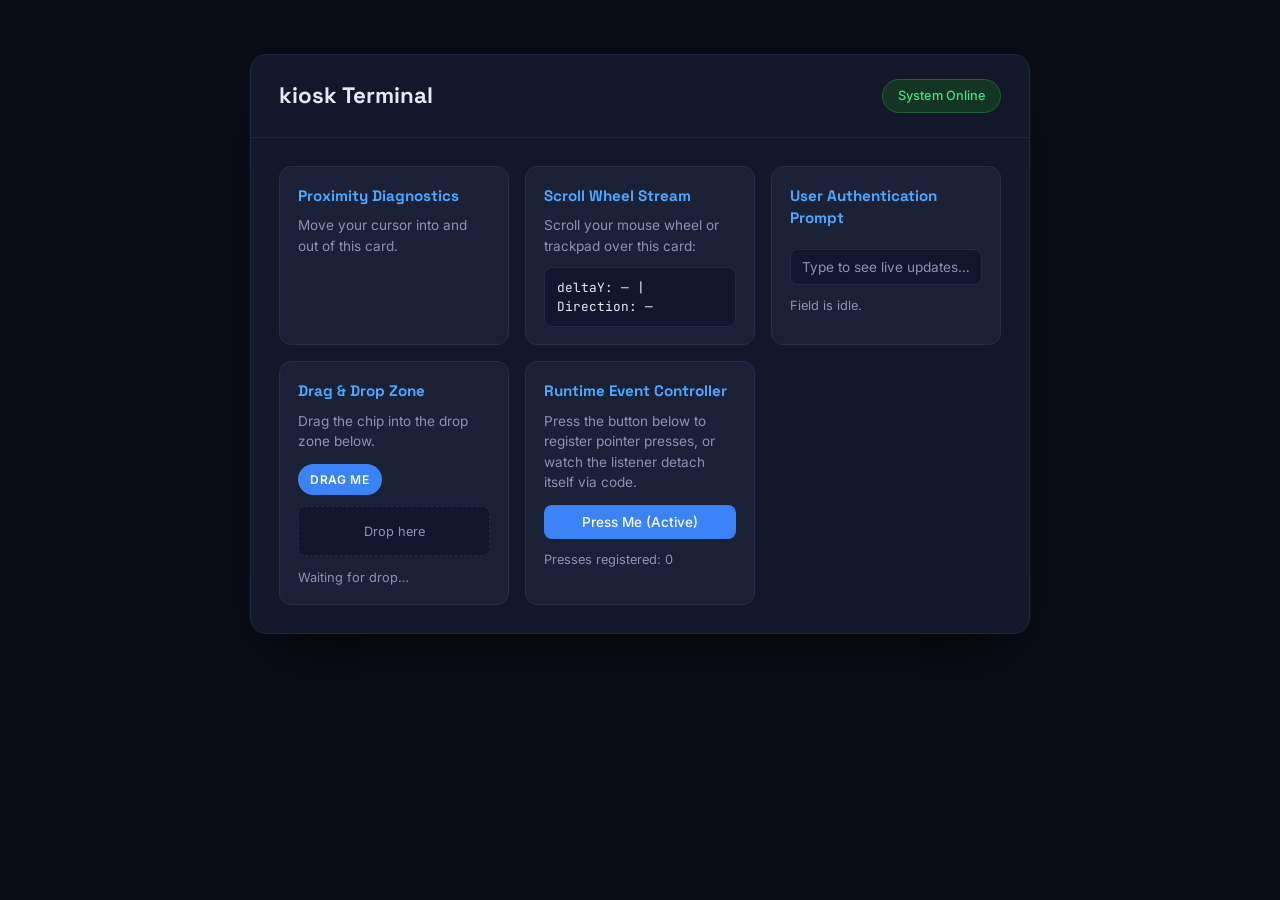
==== index.html @ 69ff2478 "Consolidate kiosk app into single index.html" ====
<!DOCTYPE html>
<html lang="en">
<head>
  <meta charset="UTF-8">
  <meta name="viewport" content="width=device-width, initial-scale=1.0">
  <title>kiosk Terminal</title>
  <link rel="preconnect" href="https://fonts.googleapis.com">
  <link rel="preconnect" href="https://fonts.gstatic.com" crossorigin>
  <link href="https://fonts.googleapis.com/css2?family=Space+Grotesk:wght@500;700&family=Inter:wght@400;500;600&family=JetBrains+Mono:wght@400;500&display=swap" rel="stylesheet">
  <style>
/* ---------------------------------------------------------
   OmniKiosk Terminal — tokens
--------------------------------------------------------- */
:root {
  --bg: #0A0D16;
  --panel-bg: #121729;
  --panel-border: #1E2540;
  --card-bg: #1A2036;
  --card-border: #262E4A;
  --card-border-active: #3B82F6;

  --accent: #4EA8FF;
  --accent-strong: #3B82F6;
  --accent-strong-hover: #2F6FDE;

  --text-primary: #E5E9F5;
  --text-muted: #8A93B3;

  --mono-bg: #10162B;
  --mono-border: #232B48;

  --green-bg: #123524;
  --green-border: #235C3C;
  --green-text: #4ADE80;

  --font-display: "Space Grotesk", sans-serif;
  --font-body: "Inter", sans-serif;
  --font-mono: "JetBrains Mono", monospace;

  --radius: 12px;
}

* { box-sizing: border-box; }

@media (prefers-reduced-motion: reduce) {
  *, *::before, *::after {
    animation-duration: 0.001ms !important;
    transition-duration: 0.001ms !important;
  }
}

body {
  margin: 0;
  min-height: 100vh;
  background: var(--bg);
  color: var(--text-primary);
  font-family: var(--font-body);
  line-height: 1.5;
  display: flex;
  align-items: flex-start;
  justify-content: center;
  padding: clamp(1.5rem, 6vh, 5rem) 1.25rem;
}

.visually-hidden {
  position: absolute;
  width: 1px; height: 1px;
  overflow: hidden;
  clip: rect(0 0 0 0);
  white-space: nowrap;
}

button:focus-visible,
input:focus-visible,
[tabindex]:focus-visible {
  outline: 2px solid var(--accent);
  outline-offset: 2px;
}

/* ---------------------------------------------------------
   Terminal panel
--------------------------------------------------------- */
.terminal {
  width: 100%;
  max-width: 780px;
  background: var(--panel-bg);
  border: 1px solid var(--panel-border);
  border-radius: 16px;
  box-shadow: 0 30px 60px -20px rgba(0, 0, 0, 0.6);
  overflow: hidden;
}

.terminal-header {
  display: flex;
  align-items: center;
  justify-content: space-between;
  gap: 1rem;
  padding: 1.5rem 1.75rem;
  border-bottom: 1px solid var(--panel-border);
}

.terminal-header h1 {
  font-family: var(--font-display);
  font-weight: 700;
  font-size: 1.4rem;
  margin: 0;
  color: var(--text-primary);
}

.status-badge {
  flex-shrink: 0;
  font-family: var(--font-body);
  font-size: 0.8rem;
  font-weight: 500;
  padding: 0.4rem 0.9rem;
  border-radius: 999px;
  background: var(--green-bg);
  border: 1px solid var(--green-border);
  color: var(--green-text);
}

/* ---------------------------------------------------------
   Card grid
--------------------------------------------------------- */
.terminal-grid {
  display: grid;
  grid-template-columns: repeat(3, 1fr);
  gap: 1rem;
  padding: 1.75rem;
}

@media (max-width: 720px) {
  .terminal-grid {
    grid-template-columns: 1fr;
  }
}

.term-card {
  background: var(--card-bg);
  border: 1px solid var(--card-border);
  border-radius: var(--radius);
  padding: 1.1rem;
  transition: border-color 0.15s ease;
}

/* Hook for JS to add on mouseenter / remove on mouseleave —
   not a plain CSS :hover, since it's driven by an actual
   addEventListener pair. */
.term-card.is-active {
  border-color: var(--card-border-active);
}

.term-card h2 {
  font-family: var(--font-display);
  font-weight: 700;
  font-size: 0.95rem;
  color: var(--accent);
  margin: 0 0 0.5rem;
}

.term-card p {
  margin: 0;
  font-size: 0.85rem;
  color: var(--text-muted);
}

.term-status {
  margin-top: 0.7rem !important;
  font-size: 0.8rem !important;
  color: var(--text-muted);
}

/* ---------------------------------------------------------
   Keyboard / scroll output box
--------------------------------------------------------- */
.term-output {
  margin: 0.7rem 0 0;
  padding: 0.6rem 0.75rem;
  background: var(--mono-bg);
  border: 1px solid var(--mono-border);
  border-radius: 8px;
  font-family: var(--font-mono);
  font-size: 0.8rem;
  color: var(--text-primary);
  white-space: pre-wrap;
  word-break: break-word;
}

/* ---------------------------------------------------------
   Auth input
--------------------------------------------------------- */
.term-input {
  width: 100%;
  margin-top: 0.7rem;
  padding: 0.55rem 0.7rem;
  background: var(--mono-bg);
  border: 1px solid var(--mono-border);
  border-radius: 8px;
  color: var(--text-primary);
  font-family: var(--font-body);
  font-size: 0.85rem;
}

.term-input::placeholder {
  color: var(--text-muted);
}

/* ---------------------------------------------------------
   Drag & drop
--------------------------------------------------------- */
.drag-chip {
  display: inline-block;
  margin-top: 0.8rem;
  padding: 0.4rem 0.8rem;
  background: var(--accent-strong);
  border-radius: 999px;
  color: #fff;
  font-family: var(--font-body);
  font-size: 0.75rem;
  font-weight: 600;
  letter-spacing: 0.03em;
  cursor: grab;
  user-select: none;
}

.drag-chip:active {
  cursor: grabbing;
}

.drop-zone {
  margin-top: 0.7rem;
  padding: 0.9rem 0.7rem;
  border: 1px dashed var(--mono-border);
  border-radius: 8px;
  background: var(--mono-bg);
  color: var(--text-muted);
  font-size: 0.8rem;
  text-align: center;
  transition: border-color 0.15s ease, background 0.15s ease, color 0.15s ease;
}

.drop-zone.is-dragover {
  border-color: var(--accent);
  color: var(--accent);
}

.drop-zone.is-dropped {
  border-style: solid;
  border-color: var(--green-border);
  background: var(--green-bg);
  color: var(--green-text);
}

/* ---------------------------------------------------------
   Runtime button
--------------------------------------------------------- */
.term-button {
  margin-top: 0.8rem;
  width: 100%;
  padding: 0.55rem 0.9rem;
  background: var(--accent-strong);
  border: none;
  border-radius: 8px;
  color: #fff;
  font-family: var(--font-body);
  font-size: 0.85rem;
  font-weight: 500;
  cursor: pointer;
  transition: background 0.15s ease;
}

.term-button:hover {
  background: var(--accent-strong-hover);
}

/* State the JS applies once the listener is permanently
   removed via removeEventListener. */
.term-button.is-disabled {
  background: #2A2F45;
  color: var(--text-muted);
  cursor: not-allowed;
}
  </style>
</head>
<body>

  <main class="terminal">
    <header class="terminal-header">
      <h1>kiosk Terminal</h1>
      <span class="status-badge" id="system-status">System Online</span>
    </header>

    <div class="terminal-grid">

      <!-- mouseenter / mouseleave target -->
      <article class="term-card" id="card-hover">
        <h2>Proximity Diagnostics</h2>
        <p>Move your cursor into and out of this card.</p>
      </article>

      <!-- wheel target -->
      <article class="term-card" id="card-scroll">
        <h2>Scroll Wheel Stream</h2>
        <p>Scroll your mouse wheel or trackpad over this card:</p>
        <pre class="term-output" id="scroll-output">deltaY: — | Direction: —</pre>
      </article>

      <!-- input / change target -->
      <article class="term-card" id="card-auth">
        <h2>User Authentication Prompt</h2>
        <label for="auth-input" class="visually-hidden">Authentication field</label>
        <input type="text" id="auth-input" class="term-input" placeholder="Type to see live updates…">
        <p class="term-status" id="auth-status">Field is idle.</p>
      </article>

      <!-- dragstart / drop target -->
      <article class="term-card" id="card-dragdrop">
        <h2>Drag &amp; Drop Zone</h2>
        <p>Drag the chip into the drop zone below.</p>
        <div class="drag-chip" id="drag-chip" draggable="true">DRAG ME</div>
        <div class="drop-zone" id="drop-zone">Drop here</div>
        <p class="term-status" id="dragdrop-status">Waiting for drop…</p>
      </article>

      <!-- pointerdown target + removeEventListener demo -->
      <article class="term-card" id="card-runtime">
        <h2>Runtime Event Controller</h2>
        <p>Press the button below to register pointer presses, or watch the listener detach itself via code.</p>
        <button type="button" id="runtime-btn" class="term-button">Press Me (Active)</button>
        <p class="term-status" id="runtime-status">Presses registered: 0</p>
      </article>

    </div>
  </main>

  <script>
/* ---------------------------------------------------------
   OmniKiosk Terminal — behavior
--------------------------------------------------------- */

document.addEventListener('DOMContentLoaded', () => {

  /* -------------------------------------------------------
     Proximity Diagnostics — mouseenter / mouseleave
     Unlike mouseover/mouseout, these don't bubble from child
     elements, so the card only reacts to the cursor crossing
     its own boundary.
  ------------------------------------------------------- */
  const hoverCard = document.getElementById('card-hover');

  hoverCard.addEventListener('mouseenter', () => {
    hoverCard.classList.add('is-active');
  });

  hoverCard.addEventListener('mouseleave', () => {
    hoverCard.classList.remove('is-active');
  });

  /* -------------------------------------------------------
     Scroll Wheel Stream — wheel
     Reports scroll delta and direction while the pointer is
     over the card.
  ------------------------------------------------------- */
  const scrollCard = document.getElementById('card-scroll');
  const scrollOutput = document.getElementById('scroll-output');

  scrollCard.addEventListener('wheel', (e) => {
    e.preventDefault();
    const direction = e.deltaY > 0 ? 'down' : 'up';
    scrollOutput.textContent = `deltaY: ${e.deltaY.toFixed(0)} | Direction: ${direction}`;
  }, { passive: false });

  /* -------------------------------------------------------
     User Authentication Prompt — input / change
     "input" fires on every keystroke for live feedback;
     "change" fires once the field is committed (loses focus
     with a new value).
  ------------------------------------------------------- */
  const authInput = document.getElementById('auth-input');
  const authStatus = document.getElementById('auth-status');

  authInput.addEventListener('input', () => {
    authStatus.textContent = authInput.value
      ? `Typing… ${authInput.value.length} character(s) entered.`
      : 'Field is idle.';
  });

  authInput.addEventListener('change', () => {
    authStatus.textContent = authInput.value.trim()
      ? `Value committed: "${authInput.value.trim()}"`
      : 'Field is idle.';
  });

  /* -------------------------------------------------------
     Drag & Drop Zone — dragstart / dragover / drop
     The chip is draggable; dropping it on the zone triggers
     the custom action.
  ------------------------------------------------------- */
  const dragChip = document.getElementById('drag-chip');
  const dropZone = document.getElementById('drop-zone');
  const dragDropStatus = document.getElementById('dragdrop-status');

  dragChip.addEventListener('dragstart', (e) => {
    e.dataTransfer.setData('text/plain', 'chip');
    e.dataTransfer.effectAllowed = 'move';
  });

  dropZone.addEventListener('dragover', (e) => {
    e.preventDefault(); // required to allow a drop
    dropZone.classList.add('is-dragover');
  });

  dropZone.addEventListener('dragleave', () => {
    dropZone.classList.remove('is-dragover');
  });

  dropZone.addEventListener('drop', (e) => {
    e.preventDefault();
    dropZone.classList.remove('is-dragover');
    dropZone.classList.add('is-dropped');
    dropZone.textContent = 'Chip received!';
    dragDropStatus.textContent = 'Custom action triggered — drop event handled.';
  });

  /* -------------------------------------------------------
     Runtime Event Controller — pointerdown + removeEventListener
     Counts pointer presses, then permanently detaches the
     listener after a threshold to demonstrate
     removeEventListener.
  ------------------------------------------------------- */
  const runtimeBtn = document.getElementById('runtime-btn');
  const runtimeStatus = document.getElementById('runtime-status');
  const MAX_PRESSES = 5;
  let pressCount = 0;

  function handlePointerDown() {
    pressCount += 1;
    runtimeStatus.textContent = `Presses registered: ${pressCount}`;

    if (pressCount >= MAX_PRESSES) {
      runtimeBtn.removeEventListener('pointerdown', handlePointerDown);
      runtimeBtn.classList.add('is-disabled');
      runtimeBtn.textContent = 'Listener Removed';
      runtimeStatus.textContent = `Presses registered: ${pressCount} — listener detached via removeEventListener().`;
    }
  }

  runtimeBtn.addEventListener('pointerdown', handlePointerDown);

});
  </script>
</body>
</html>
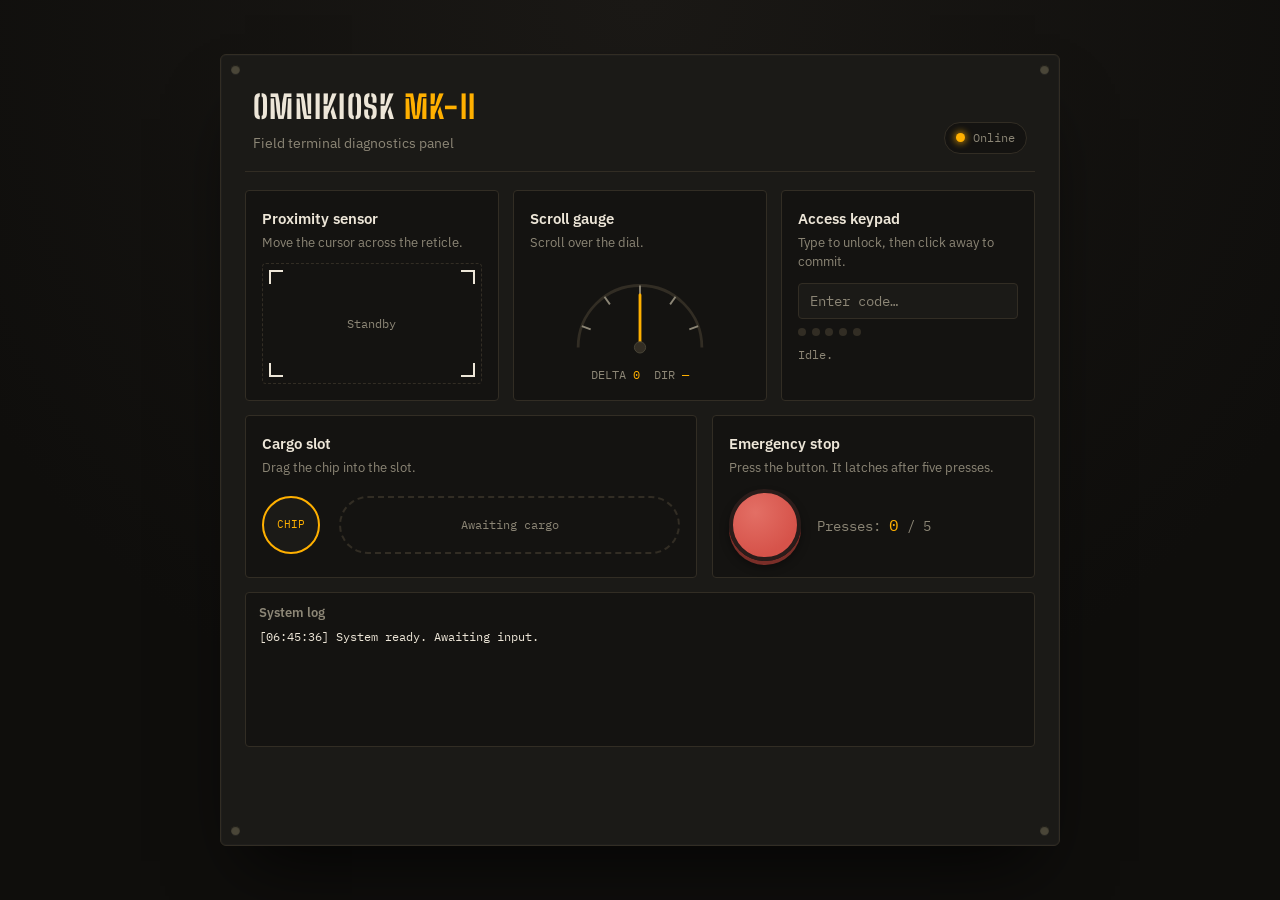
==== commit 182f691b: "Redesign kiosk terminal as OmniKiosk MK-II field console Replace the dark blue terminal theme with a" ====
--- a/index.html
+++ b/index.html
@@ -3,41 +3,35 @@
 <head>
   <meta charset="UTF-8">
   <meta name="viewport" content="width=device-width, initial-scale=1.0">
-  <title>kiosk Terminal</title>
+  <title>OmniKiosk MK-II — Field Terminal</title>
   <link rel="preconnect" href="https://fonts.googleapis.com">
   <link rel="preconnect" href="https://fonts.gstatic.com" crossorigin>
-  <link href="https://fonts.googleapis.com/css2?family=Space+Grotesk:wght@500;700&family=Inter:wght@400;500;600&family=JetBrains+Mono:wght@400;500&display=swap" rel="stylesheet">
+  <link href="https://fonts.googleapis.com/css2?family=Big+Shoulders+Stencil:wght@600;700&family=IBM+Plex+Sans:wght@400;500;600&family=IBM+Plex+Mono:wght@400;500&display=swap" rel="stylesheet">
   <style>
 /* ---------------------------------------------------------
-   OmniKiosk Terminal — tokens
+   OmniKiosk MK-II — control-panel token system
 --------------------------------------------------------- */
 :root {
-  --bg: #0A0D16;
-  --panel-bg: #121729;
-  --panel-border: #1E2540;
-  --card-bg: #1A2036;
-  --card-border: #262E4A;
-  --card-border-active: #3B82F6;
-
-  --accent: #4EA8FF;
-  --accent-strong: #3B82F6;
-  --accent-strong-hover: #2F6FDE;
-
-  --text-primary: #E5E9F5;
-  --text-muted: #8A93B3;
-
-  --mono-bg: #10162B;
-  --mono-border: #232B48;
-
-  --green-bg: #123524;
-  --green-border: #235C3C;
-  --green-text: #4ADE80;
-
-  --font-display: "Space Grotesk", sans-serif;
-  --font-body: "Inter", sans-serif;
-  --font-mono: "JetBrains Mono", monospace;
-
-  --radius: 12px;
+  --bg-outer: #0F0E0C;
+
+  --panel: #1B1A17;
+  --panel-recess: #141311;
+  --frame-edge: #322D24;
+  --rivet: #4A4638;
+
+  --text-primary: #EDE6D8;
+  --text-muted: #8C8676;
+
+  --amber: #FFB000;
+  --amber-dim: #6B4A00;
+  --teal: #3DDC97;
+  --teal-dim: #1F5D42;
+  --red: #D6534A;
+  --red-dim: #5A2622;
+
+  --font-display: "Big Shoulders Stencil", sans-serif;
+  --font-body: "IBM Plex Sans", sans-serif;
+  --font-mono: "IBM Plex Mono", monospace;
 }
 
 * { box-sizing: border-box; }
@@ -52,14 +46,14 @@
 body {
   margin: 0;
   min-height: 100vh;
-  background: var(--bg);
+  background: var(--bg-outer);
+  background-image: radial-gradient(circle at 50% 0%, #1a1815 0%, #0F0E0C 70%);
   color: var(--text-primary);
   font-family: var(--font-body);
   line-height: 1.5;
   display: flex;
-  align-items: flex-start;
   justify-content: center;
-  padding: clamp(1.5rem, 6vh, 5rem) 1.25rem;
+  padding: clamp(1.5rem, 6vh, 4.5rem) 1.25rem;
 }
 
 .visually-hidden {
@@ -73,375 +67,646 @@
 button:focus-visible,
 input:focus-visible,
 [tabindex]:focus-visible {
-  outline: 2px solid var(--accent);
+  outline: 2px solid var(--amber);
   outline-offset: 2px;
 }
 
 /* ---------------------------------------------------------
-   Terminal panel
---------------------------------------------------------- */
-.terminal {
+   Outer console frame
+--------------------------------------------------------- */
+.console {
+  position: relative;
   width: 100%;
-  max-width: 780px;
-  background: var(--panel-bg);
-  border: 1px solid var(--panel-border);
-  border-radius: 16px;
-  box-shadow: 0 30px 60px -20px rgba(0, 0, 0, 0.6);
-  overflow: hidden;
-}
-
-.terminal-header {
-  display: flex;
-  align-items: center;
+  max-width: 840px;
+  background: var(--panel);
+  border: 1px solid var(--frame-edge);
+  border-radius: 6px;
+  box-shadow:
+    0 40px 70px -25px rgba(0, 0, 0, 0.75),
+    inset 0 0 0 1px rgba(255, 255, 255, 0.02);
+  padding: 1.5rem;
+}
+
+.rivet {
+  position: absolute;
+  width: 9px;
+  height: 9px;
+  border-radius: 50%;
+  background: var(--rivet);
+  box-shadow: inset 0 1px 1px rgba(0,0,0,0.6), 0 1px 0 rgba(255,255,255,0.05);
+}
+.rivet-tl { top: 10px; left: 10px; }
+.rivet-tr { top: 10px; right: 10px; }
+.rivet-bl { bottom: 10px; left: 10px; }
+.rivet-br { bottom: 10px; right: 10px; }
+
+/* ---------------------------------------------------------
+   Nameplate header
+--------------------------------------------------------- */
+.console-header {
+  display: flex;
+  align-items: flex-end;
   justify-content: space-between;
   gap: 1rem;
-  padding: 1.5rem 1.75rem;
-  border-bottom: 1px solid var(--panel-border);
-}
-
-.terminal-header h1 {
+  flex-wrap: wrap;
+  border-bottom: 1px solid var(--frame-edge);
+  padding: 0.25rem 0.5rem 1.1rem;
+  margin-bottom: 1.1rem;
+}
+
+.nameplate h1 {
   font-family: var(--font-display);
   font-weight: 700;
-  font-size: 1.4rem;
+  text-transform: uppercase;
+  letter-spacing: 0.04em;
+  font-size: clamp(1.5rem, 4vw, 2rem);
   margin: 0;
   color: var(--text-primary);
 }
 
-.status-badge {
-  flex-shrink: 0;
-  font-family: var(--font-body);
-  font-size: 0.8rem;
-  font-weight: 500;
-  padding: 0.4rem 0.9rem;
+.nameplate h1 .model {
+  color: var(--amber);
+}
+
+.nameplate .subtitle {
+  margin: 0.15rem 0 0;
+  font-size: 0.85rem;
+  color: var(--text-muted);
+}
+
+.status-cluster {
+  display: flex;
+  align-items: center;
+  gap: 0.5rem;
+  padding: 0.35rem 0.7rem;
+  background: var(--panel-recess);
+  border: 1px solid var(--frame-edge);
   border-radius: 999px;
-  background: var(--green-bg);
-  border: 1px solid var(--green-border);
-  color: var(--green-text);
-}
-
-/* ---------------------------------------------------------
-   Card grid
---------------------------------------------------------- */
-.terminal-grid {
+}
+
+.led {
+  width: 9px;
+  height: 9px;
+  border-radius: 50%;
+  background: var(--amber);
+  box-shadow: 0 0 6px 2px rgba(255, 176, 0, 0.55);
+  animation: led-pulse 2.6s ease-in-out infinite;
+}
+
+@keyframes led-pulse {
+  0%, 100% { opacity: 1; }
+  50% { opacity: 0.45; }
+}
+
+.status-text {
+  font-family: var(--font-mono);
+  font-size: 0.78rem;
+  color: var(--text-muted);
+}
+
+/* ---------------------------------------------------------
+   Module grid — asymmetric, wired panel
+--------------------------------------------------------- */
+.console-grid {
   display: grid;
   grid-template-columns: repeat(3, 1fr);
-  gap: 1rem;
-  padding: 1.75rem;
+  gap: 0.9rem;
+}
+
+.grid-row-2 {
+  display: grid;
+  grid-template-columns: 1.4fr 1fr;
+  gap: 0.9rem;
+  margin-top: 0.9rem;
 }
 
 @media (max-width: 720px) {
-  .terminal-grid {
+  .console-grid,
+  .grid-row-2 {
     grid-template-columns: 1fr;
   }
 }
 
-.term-card {
-  background: var(--card-bg);
-  border: 1px solid var(--card-border);
-  border-radius: var(--radius);
-  padding: 1.1rem;
+.module {
+  background: var(--panel-recess);
+  border: 1px solid var(--frame-edge);
+  border-radius: 4px;
+  padding: 1rem;
+  display: flex;
+  flex-direction: column;
+}
+
+.module h2 {
+  font-family: var(--font-body);
+  font-weight: 600;
+  font-size: 0.95rem;
+  color: var(--text-primary);
+  margin: 0 0 0.2rem;
+}
+
+.module p.hint {
+  margin: 0 0 0.7rem;
+  font-size: 0.8rem;
+  color: var(--text-muted);
+}
+
+/* ---------------------------------------------------------
+   Module 1 — Proximity sensor (mouseenter / mouseleave)
+--------------------------------------------------------- */
+.reticle {
+  position: relative;
+  flex: 1;
+  min-height: 84px;
+  border: 1px dashed var(--frame-edge);
+  border-radius: 4px;
+  display: flex;
+  align-items: center;
+  justify-content: center;
+}
+
+.reticle .corner {
+  position: absolute;
+  width: 14px;
+  height: 14px;
+  border-color: var(--text-muted);
   transition: border-color 0.15s ease;
 }
-
-/* Hook for JS to add on mouseenter / remove on mouseleave —
-   not a plain CSS :hover, since it's driven by an actual
-   addEventListener pair. */
-.term-card.is-active {
-  border-color: var(--card-border-active);
-}
-
-.term-card h2 {
-  font-family: var(--font-display);
-  font-weight: 700;
-  font-size: 0.95rem;
-  color: var(--accent);
-  margin: 0 0 0.5rem;
-}
-
-.term-card p {
-  margin: 0;
+.reticle .corner-tl { top: 6px; left: 6px; border-top: 2px solid; border-left: 2px solid; }
+.reticle .corner-tr { top: 6px; right: 6px; border-top: 2px solid; border-right: 2px solid; }
+.reticle .corner-bl { bottom: 6px; left: 6px; border-bottom: 2px solid; border-left: 2px solid; }
+.reticle .corner-br { bottom: 6px; right: 6px; border-bottom: 2px solid; border-right: 2px solid; }
+
+.reticle .reading {
+  font-family: var(--font-mono);
+  font-size: 0.78rem;
+  color: var(--text-muted);
+}
+
+.card-hover.is-armed .corner { border-color: var(--amber); }
+.card-hover.is-armed .reading { color: var(--amber); }
+
+/* ---------------------------------------------------------
+   Module 2 — Scroll gauge (wheel)
+--------------------------------------------------------- */
+.gauge-wrap {
+  display: flex;
+  flex-direction: column;
+  align-items: center;
+  flex: 1;
+  justify-content: center;
+}
+
+.gauge {
+  width: 100%;
+  max-width: 150px;
+  overflow: visible;
+}
+
+.gauge-arc {
+  fill: none;
+  stroke: var(--frame-edge);
+  stroke-width: 3;
+}
+
+.gauge-tick {
+  stroke: var(--text-muted);
+  stroke-width: 2;
+}
+
+.gauge-needle {
+  stroke: var(--amber);
+  stroke-width: 3;
+  stroke-linecap: round;
+  transform-origin: 80px 90px;
+  transition: transform 0.12s ease-out;
+}
+
+.gauge-hub {
+  fill: var(--frame-edge);
+  stroke: var(--rivet);
+}
+
+.gauge-readout {
+  margin-top: 0.5rem;
+  display: flex;
+  gap: 0.9rem;
+  font-family: var(--font-mono);
+  font-size: 0.78rem;
+  color: var(--text-muted);
+}
+
+.gauge-readout .value { color: var(--amber); }
+
+/* ---------------------------------------------------------
+   Module 3 — Access keypad (input / change)
+--------------------------------------------------------- */
+.keypad-input {
+  width: 100%;
+  padding: 0.5rem 0.65rem;
+  background: var(--panel);
+  border: 1px solid var(--frame-edge);
+  border-radius: 4px;
+  color: var(--text-primary);
+  font-family: var(--font-mono);
   font-size: 0.85rem;
-  color: var(--text-muted);
-}
-
-.term-status {
-  margin-top: 0.7rem !important;
-  font-size: 0.8rem !important;
-  color: var(--text-muted);
-}
-
-/* ---------------------------------------------------------
-   Keyboard / scroll output box
---------------------------------------------------------- */
-.term-output {
-  margin: 0.7rem 0 0;
-  padding: 0.6rem 0.75rem;
-  background: var(--mono-bg);
-  border: 1px solid var(--mono-border);
-  border-radius: 8px;
-  font-family: var(--font-mono);
-  font-size: 0.8rem;
-  color: var(--text-primary);
-  white-space: pre-wrap;
-  word-break: break-word;
-}
-
-/* ---------------------------------------------------------
-   Auth input
---------------------------------------------------------- */
-.term-input {
-  width: 100%;
-  margin-top: 0.7rem;
-  padding: 0.55rem 0.7rem;
-  background: var(--mono-bg);
-  border: 1px solid var(--mono-border);
-  border-radius: 8px;
-  color: var(--text-primary);
-  font-family: var(--font-body);
-  font-size: 0.85rem;
-}
-
-.term-input::placeholder {
-  color: var(--text-muted);
-}
-
-/* ---------------------------------------------------------
-   Drag & drop
---------------------------------------------------------- */
-.drag-chip {
-  display: inline-block;
-  margin-top: 0.8rem;
-  padding: 0.4rem 0.8rem;
-  background: var(--accent-strong);
-  border-radius: 999px;
-  color: #fff;
-  font-family: var(--font-body);
+}
+
+.keypad-input::placeholder { color: var(--text-muted); }
+
+.led-row {
+  display: flex;
+  gap: 0.35rem;
+  margin-top: 0.6rem;
+}
+
+.led-row .dot {
+  width: 8px;
+  height: 8px;
+  border-radius: 50%;
+  background: var(--frame-edge);
+  transition: background 0.12s ease;
+}
+
+.led-row .dot.lit { background: var(--amber); }
+.led-row .dot.committed { background: var(--teal); }
+
+.module-status {
+  margin-top: 0.6rem;
+  font-family: var(--font-mono);
   font-size: 0.75rem;
-  font-weight: 600;
-  letter-spacing: 0.03em;
+  color: var(--text-muted);
+}
+
+/* ---------------------------------------------------------
+   Module 4 — Cargo slot (dragstart / drop)
+--------------------------------------------------------- */
+.cargo-row {
+  display: flex;
+  align-items: center;
+  gap: 1.2rem;
+  flex: 1;
+}
+
+.chip {
+  flex-shrink: 0;
+  width: 58px;
+  height: 58px;
+  border-radius: 50%;
+  background: var(--panel);
+  border: 2px solid var(--amber);
+  display: flex;
+  align-items: center;
+  justify-content: center;
+  font-family: var(--font-mono);
+  font-size: 0.68rem;
+  color: var(--amber);
   cursor: grab;
   user-select: none;
 }
-
-.drag-chip:active {
-  cursor: grabbing;
-}
-
-.drop-zone {
-  margin-top: 0.7rem;
-  padding: 0.9rem 0.7rem;
-  border: 1px dashed var(--mono-border);
-  border-radius: 8px;
-  background: var(--mono-bg);
-  color: var(--text-muted);
+.chip:active { cursor: grabbing; }
+
+.slot {
+  flex: 1;
+  min-height: 58px;
+  border: 2px dashed var(--frame-edge);
+  border-radius: 50px;
+  display: flex;
+  align-items: center;
+  justify-content: center;
+  font-family: var(--font-mono);
+  font-size: 0.78rem;
+  color: var(--text-muted);
+  text-align: center;
+  padding: 0 0.8rem;
+  transition: border-color 0.15s ease, color 0.15s ease, background 0.15s ease;
+}
+
+.slot.is-armed { border-color: var(--amber); color: var(--amber); }
+.slot.is-loaded { border-style: solid; border-color: var(--teal); color: var(--teal); background: rgba(61, 220, 151, 0.06); }
+
+/* ---------------------------------------------------------
+   Module 5 — Emergency stop (pointerdown + removeEventListener)
+--------------------------------------------------------- */
+.stop-row {
+  display: flex;
+  align-items: center;
+  gap: 1rem;
+  flex: 1;
+}
+
+.stop-button {
+  flex-shrink: 0;
+  width: 72px;
+  height: 72px;
+  border-radius: 50%;
+  border: 4px solid #2a1c1a;
+  background: radial-gradient(circle at 35% 30%, #E36F65, var(--red) 70%);
+  box-shadow: 0 4px 0 #7a2e28, 0 6px 10px rgba(0,0,0,0.4);
+  cursor: pointer;
+  transition: transform 0.08s ease, box-shadow 0.08s ease, background 0.15s ease;
+}
+
+.stop-button:active {
+  transform: translateY(3px);
+  box-shadow: 0 1px 0 #7a2e28, 0 2px 6px rgba(0,0,0,0.4);
+}
+
+.stop-button.is-tripped {
+  background: radial-gradient(circle at 35% 30%, #3a3a3a, #222 70%);
+  box-shadow: 0 1px 0 #111, 0 2px 6px rgba(0,0,0,0.5);
+  transform: translateY(3px);
+  cursor: not-allowed;
+}
+
+.tally {
+  font-family: var(--font-mono);
+  font-size: 0.85rem;
+  color: var(--text-muted);
+}
+
+.tally .count { color: var(--amber); font-size: 1rem; }
+.stop-button.is-tripped ~ .tally-wrap .count { color: var(--red); }
+
+/* ---------------------------------------------------------
+   System log — shared output bus
+--------------------------------------------------------- */
+.system-log-wrap {
+  margin-top: 0.9rem;
+  border: 1px solid var(--frame-edge);
+  border-radius: 4px;
+  background: var(--panel-recess);
+  padding: 0.6rem 0.8rem;
+}
+
+.system-log-wrap h2 {
+  font-family: var(--font-body);
+  font-weight: 600;
   font-size: 0.8rem;
-  text-align: center;
-  transition: border-color 0.15s ease, background 0.15s ease, color 0.15s ease;
-}
-
-.drop-zone.is-dragover {
-  border-color: var(--accent);
-  color: var(--accent);
-}
-
-.drop-zone.is-dropped {
-  border-style: solid;
-  border-color: var(--green-border);
-  background: var(--green-bg);
-  color: var(--green-text);
-}
-
-/* ---------------------------------------------------------
-   Runtime button
---------------------------------------------------------- */
-.term-button {
-  margin-top: 0.8rem;
-  width: 100%;
-  padding: 0.55rem 0.9rem;
-  background: var(--accent-strong);
-  border: none;
-  border-radius: 8px;
-  color: #fff;
-  font-family: var(--font-body);
-  font-size: 0.85rem;
-  font-weight: 500;
-  cursor: pointer;
-  transition: background 0.15s ease;
-}
-
-.term-button:hover {
-  background: var(--accent-strong-hover);
-}
-
-/* State the JS applies once the listener is permanently
-   removed via removeEventListener. */
-.term-button.is-disabled {
-  background: #2A2F45;
-  color: var(--text-muted);
-  cursor: not-allowed;
+  color: var(--text-muted);
+  margin: 0 0 0.4rem;
+}
+
+.system-log {
+  height: 108px;
+  overflow-y: auto;
+  font-family: var(--font-mono);
+  font-size: 0.75rem;
+  color: var(--text-primary);
+  display: flex;
+  flex-direction: column;
+  gap: 0.15rem;
+}
+
+.system-log .log-line {
+  color: var(--text-muted);
+}
+
+.system-log .log-line:last-child {
+  color: var(--text-primary);
 }
   </style>
 </head>
 <body>
 
-  <main class="terminal">
-    <header class="terminal-header">
-      <h1>kiosk Terminal</h1>
-      <span class="status-badge" id="system-status">System Online</span>
+  <main class="console">
+    <span class="rivet rivet-tl"></span>
+    <span class="rivet rivet-tr"></span>
+    <span class="rivet rivet-bl"></span>
+    <span class="rivet rivet-br"></span>
+
+    <header class="console-header">
+      <div class="nameplate">
+        <h1>OmniKiosk <span class="model">MK-II</span></h1>
+        <p class="subtitle">Field terminal diagnostics panel</p>
+      </div>
+      <div class="status-cluster">
+        <span class="led" aria-hidden="true"></span>
+        <span class="status-text" id="system-status">Online</span>
+      </div>
     </header>
 
-    <div class="terminal-grid">
-
-      <!-- mouseenter / mouseleave target -->
-      <article class="term-card" id="card-hover">
-        <h2>Proximity Diagnostics</h2>
-        <p>Move your cursor into and out of this card.</p>
+    <div class="console-grid">
+
+      <!-- mouseenter / mouseleave -->
+      <article class="module card-hover" id="card-hover">
+        <h2>Proximity sensor</h2>
+        <p class="hint">Move the cursor across the reticle.</p>
+        <div class="reticle">
+          <span class="corner corner-tl"></span>
+          <span class="corner corner-tr"></span>
+          <span class="corner corner-bl"></span>
+          <span class="corner corner-br"></span>
+          <span class="reading" id="proximity-reading">Standby</span>
+        </div>
       </article>
 
-      <!-- wheel target -->
-      <article class="term-card" id="card-scroll">
-        <h2>Scroll Wheel Stream</h2>
-        <p>Scroll your mouse wheel or trackpad over this card:</p>
-        <pre class="term-output" id="scroll-output">deltaY: — | Direction: —</pre>
+      <!-- wheel -->
+      <article class="module" id="card-scroll">
+        <h2>Scroll gauge</h2>
+        <p class="hint">Scroll over the dial.</p>
+        <div class="gauge-wrap">
+          <svg class="gauge" viewBox="0 0 160 100" aria-hidden="true">
+            <path class="gauge-arc" d="M14,90 A66,66 0 0 1 146,90"></path>
+            <line class="gauge-tick" x1="80" y1="24" x2="80" y2="34" transform="rotate(-70 80 90)"></line>
+            <line class="gauge-tick" x1="80" y1="24" x2="80" y2="34" transform="rotate(-35 80 90)"></line>
+            <line class="gauge-tick" x1="80" y1="24" x2="80" y2="34"></line>
+            <line class="gauge-tick" x1="80" y1="24" x2="80" y2="34" transform="rotate(35 80 90)"></line>
+            <line class="gauge-tick" x1="80" y1="24" x2="80" y2="34" transform="rotate(70 80 90)"></line>
+            <line class="gauge-needle" id="gauge-needle" x1="80" y1="90" x2="80" y2="34"></line>
+            <circle class="gauge-hub" cx="80" cy="90" r="6"></circle>
+          </svg>
+          <div class="gauge-readout">
+            <span>DELTA <span class="value" id="gauge-delta">0</span></span>
+            <span>DIR <span class="value" id="gauge-dir">—</span></span>
+          </div>
+        </div>
       </article>
 
-      <!-- input / change target -->
-      <article class="term-card" id="card-auth">
-        <h2>User Authentication Prompt</h2>
+      <!-- input / change -->
+      <article class="module" id="card-auth">
+        <h2>Access keypad</h2>
+        <p class="hint">Type to unlock, then click away to commit.</p>
         <label for="auth-input" class="visually-hidden">Authentication field</label>
-        <input type="text" id="auth-input" class="term-input" placeholder="Type to see live updates…">
-        <p class="term-status" id="auth-status">Field is idle.</p>
+        <input type="text" id="auth-input" class="keypad-input" placeholder="Enter code…">
+        <div class="led-row" id="led-row" aria-hidden="true">
+          <span class="dot"></span><span class="dot"></span><span class="dot"></span><span class="dot"></span><span class="dot"></span>
+        </div>
+        <p class="module-status" id="auth-status">Idle.</p>
       </article>
 
-      <!-- dragstart / drop target -->
-      <article class="term-card" id="card-dragdrop">
-        <h2>Drag &amp; Drop Zone</h2>
-        <p>Drag the chip into the drop zone below.</p>
-        <div class="drag-chip" id="drag-chip" draggable="true">DRAG ME</div>
-        <div class="drop-zone" id="drop-zone">Drop here</div>
-        <p class="term-status" id="dragdrop-status">Waiting for drop…</p>
+    </div>
+
+    <div class="grid-row-2">
+
+      <!-- dragstart / drop -->
+      <article class="module" id="card-dragdrop">
+        <h2>Cargo slot</h2>
+        <p class="hint">Drag the chip into the slot.</p>
+        <div class="cargo-row">
+          <div class="chip" id="drag-chip" draggable="true">CHIP</div>
+          <div class="slot" id="drop-zone">Awaiting cargo</div>
+        </div>
       </article>
 
-      <!-- pointerdown target + removeEventListener demo -->
-      <article class="term-card" id="card-runtime">
-        <h2>Runtime Event Controller</h2>
-        <p>Press the button below to register pointer presses, or watch the listener detach itself via code.</p>
-        <button type="button" id="runtime-btn" class="term-button">Press Me (Active)</button>
-        <p class="term-status" id="runtime-status">Presses registered: 0</p>
+      <!-- pointerdown + removeEventListener -->
+      <article class="module" id="card-runtime">
+        <h2>Emergency stop</h2>
+        <p class="hint">Press the button. It latches after five presses.</p>
+        <div class="stop-row">
+          <button type="button" id="runtime-btn" class="stop-button" aria-label="Emergency stop test button"></button>
+          <div class="tally-wrap">
+            <p class="tally">Presses: <span class="count" id="runtime-count">0</span> / 5</p>
+          </div>
+        </div>
       </article>
 
+    </div>
+
+    <div class="system-log-wrap">
+      <h2>System log</h2>
+      <div class="system-log" id="system-log" role="log" aria-live="polite"></div>
     </div>
   </main>
 
   <script>
-/* ---------------------------------------------------------
-   OmniKiosk Terminal — behavior
---------------------------------------------------------- */
-
 document.addEventListener('DOMContentLoaded', () => {
 
+  /* Shared output bus */
+  const logEl = document.getElementById('system-log');
+  function logEvent(text) {
+    const time = new Date().toLocaleTimeString('en-GB', { hour12: false });
+    const line = document.createElement('div');
+    line.className = 'log-line';
+    line.textContent = `[${time}] ${text}`;
+    logEl.appendChild(line);
+    while (logEl.children.length > 8) {
+      logEl.removeChild(logEl.firstChild);
+    }
+    logEl.scrollTop = logEl.scrollHeight;
+  }
+  logEvent('System ready. Awaiting input.');
+
   /* -------------------------------------------------------
-     Proximity Diagnostics — mouseenter / mouseleave
-     Unlike mouseover/mouseout, these don't bubble from child
-     elements, so the card only reacts to the cursor crossing
-     its own boundary.
+     Proximity sensor — mouseenter / mouseleave
   ------------------------------------------------------- */
   const hoverCard = document.getElementById('card-hover');
+  const proximityReading = document.getElementById('proximity-reading');
 
   hoverCard.addEventListener('mouseenter', () => {
-    hoverCard.classList.add('is-active');
+    hoverCard.classList.add('is-armed');
+    proximityReading.textContent = 'Contact';
+    logEvent('Proximity sensor engaged.');
   });
 
   hoverCard.addEventListener('mouseleave', () => {
-    hoverCard.classList.remove('is-active');
+    hoverCard.classList.remove('is-armed');
+    proximityReading.textContent = 'Standby';
+    logEvent('Proximity sensor cleared.');
   });
 
   /* -------------------------------------------------------
-     Scroll Wheel Stream — wheel
-     Reports scroll delta and direction while the pointer is
-     over the card.
+     Scroll gauge — wheel
   ------------------------------------------------------- */
   const scrollCard = document.getElementById('card-scroll');
-  const scrollOutput = document.getElementById('scroll-output');
+  const needle = document.getElementById('gauge-needle');
+  const deltaOut = document.getElementById('gauge-delta');
+  const dirOut = document.getElementById('gauge-dir');
+  let lastGaugeLog = 0;
 
   scrollCard.addEventListener('wheel', (e) => {
     e.preventDefault();
     const direction = e.deltaY > 0 ? 'down' : 'up';
-    scrollOutput.textContent = `deltaY: ${e.deltaY.toFixed(0)} | Direction: ${direction}`;
+    const clamped = Math.max(-80, Math.min(80, e.deltaY / 2));
+    needle.style.transform = `rotate(${clamped}deg)`;
+    deltaOut.textContent = e.deltaY.toFixed(0);
+    dirOut.textContent = direction;
+
+    const now = performance.now();
+    if (now - lastGaugeLog > 200) {
+      logEvent(`Scroll gauge: ${e.deltaY.toFixed(0)}, direction ${direction}.`);
+      lastGaugeLog = now;
+    }
   }, { passive: false });
 
   /* -------------------------------------------------------
-     User Authentication Prompt — input / change
-     "input" fires on every keystroke for live feedback;
-     "change" fires once the field is committed (loses focus
-     with a new value).
+     Access keypad — input / change
   ------------------------------------------------------- */
   const authInput = document.getElementById('auth-input');
   const authStatus = document.getElementById('auth-status');
+  const dots = Array.from(document.querySelectorAll('#led-row .dot'));
 
   authInput.addEventListener('input', () => {
-    authStatus.textContent = authInput.value
-      ? `Typing… ${authInput.value.length} character(s) entered.`
-      : 'Field is idle.';
+    const len = authInput.value.length;
+    dots.forEach((dot, i) => {
+      dot.classList.toggle('lit', i < len);
+      dot.classList.remove('committed');
+    });
+    authStatus.textContent = len
+      ? `Typing… ${len} character(s) entered.`
+      : 'Idle.';
   });
 
   authInput.addEventListener('change', () => {
-    authStatus.textContent = authInput.value.trim()
-      ? `Value committed: "${authInput.value.trim()}"`
-      : 'Field is idle.';
+    const value = authInput.value.trim();
+    if (value) {
+      dots.forEach((dot) => {
+        dot.classList.add('committed');
+        dot.classList.remove('lit');
+      });
+      authStatus.textContent = `Value committed: "${value}"`;
+      logEvent(`Access keypad: value committed.`);
+    } else {
+      authStatus.textContent = 'Idle.';
+    }
   });
 
   /* -------------------------------------------------------
-     Drag & Drop Zone — dragstart / dragover / drop
-     The chip is draggable; dropping it on the zone triggers
-     the custom action.
+     Cargo slot — dragstart / dragover / drop
   ------------------------------------------------------- */
   const dragChip = document.getElementById('drag-chip');
   const dropZone = document.getElementById('drop-zone');
-  const dragDropStatus = document.getElementById('dragdrop-status');
 
   dragChip.addEventListener('dragstart', (e) => {
     e.dataTransfer.setData('text/plain', 'chip');
     e.dataTransfer.effectAllowed = 'move';
+    logEvent('Cargo chip lifted.');
   });
 
   dropZone.addEventListener('dragover', (e) => {
-    e.preventDefault(); // required to allow a drop
-    dropZone.classList.add('is-dragover');
+    e.preventDefault();
+    dropZone.classList.add('is-armed');
   });
 
   dropZone.addEventListener('dragleave', () => {
-    dropZone.classList.remove('is-dragover');
+    dropZone.classList.remove('is-armed');
   });
 
   dropZone.addEventListener('drop', (e) => {
     e.preventDefault();
-    dropZone.classList.remove('is-dragover');
-    dropZone.classList.add('is-dropped');
-    dropZone.textContent = 'Chip received!';
-    dragDropStatus.textContent = 'Custom action triggered — drop event handled.';
+    dropZone.classList.remove('is-armed');
+    dropZone.classList.add('is-loaded');
+    dropZone.textContent = 'Cargo loaded';
+    logEvent('Cargo chip loaded into slot.');
   });
 
   /* -------------------------------------------------------
-     Runtime Event Controller — pointerdown + removeEventListener
-     Counts pointer presses, then permanently detaches the
-     listener after a threshold to demonstrate
-     removeEventListener.
+     Emergency stop — pointerdown + removeEventListener
   ------------------------------------------------------- */
   const runtimeBtn = document.getElementById('runtime-btn');
-  const runtimeStatus = document.getElementById('runtime-status');
+  const runtimeCount = document.getElementById('runtime-count');
   const MAX_PRESSES = 5;
   let pressCount = 0;
 
   function handlePointerDown() {
     pressCount += 1;
-    runtimeStatus.textContent = `Presses registered: ${pressCount}`;
+    runtimeCount.textContent = pressCount;
+    logEvent(`Emergency stop pressed. Count ${pressCount}.`);
 
     if (pressCount >= MAX_PRESSES) {
       runtimeBtn.removeEventListener('pointerdown', handlePointerDown);
-      runtimeBtn.classList.add('is-disabled');
-      runtimeBtn.textContent = 'Listener Removed';
-      runtimeStatus.textContent = `Presses registered: ${pressCount} — listener detached via removeEventListener().`;
+      runtimeBtn.classList.add('is-tripped');
+      runtimeBtn.setAttribute('aria-label', 'Breaker tripped, button disabled');
+      logEvent('Breaker tripped after 5 presses. Listener detached.');
     }
   }
 
